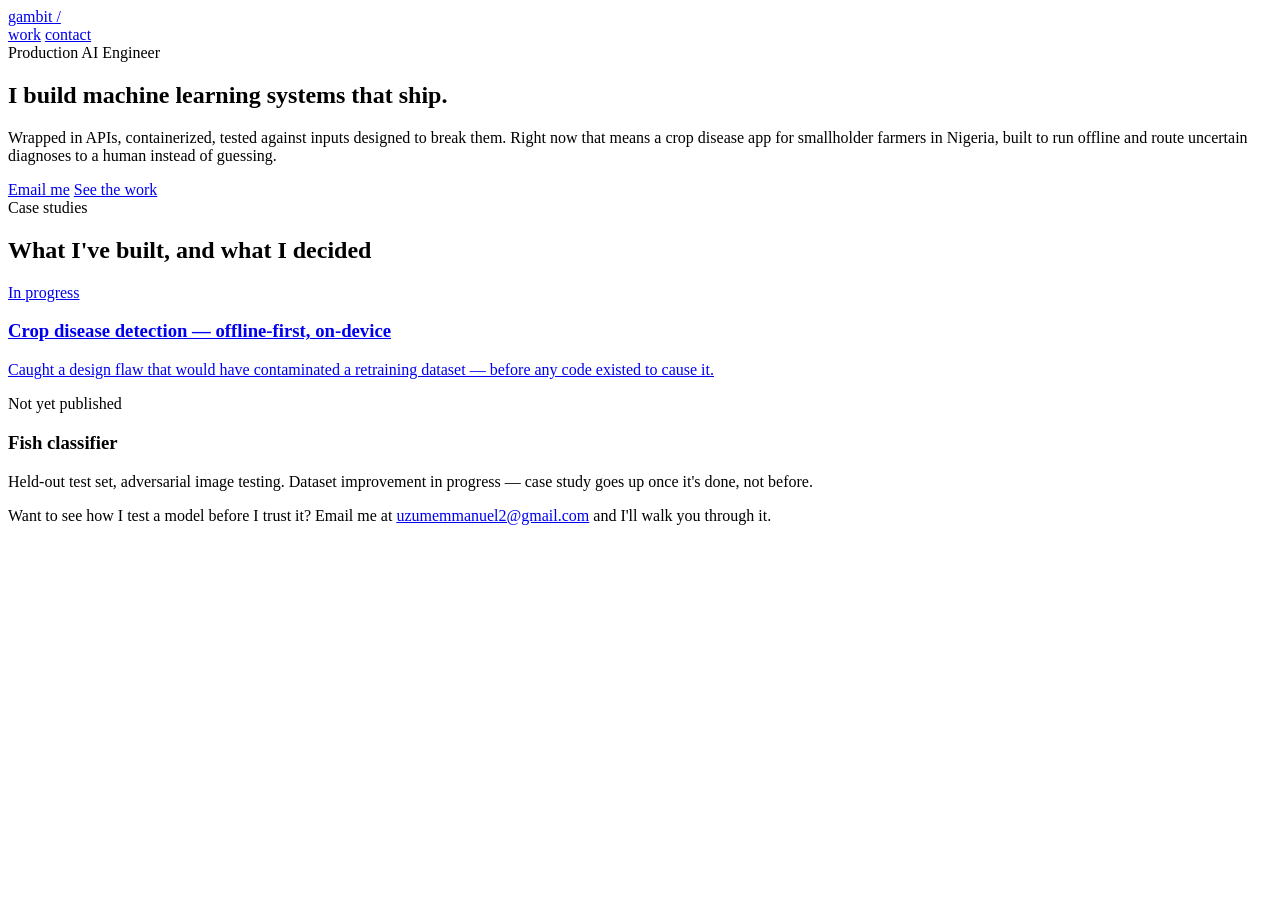
==== index.html @ 4f364f90 "Add files via upload" ====
<!DOCTYPE html>
<html lang="en">
<head>
  <meta charset="UTF-8" />
  <meta name="viewport" content="width=device-width, initial-scale=1.0" />
  <title>Gambit — Production AI Engineer</title>
  <meta name="description" content="I build machine learning systems that ship — wrapped in APIs, containerized, tested against inputs designed to break them." />
  <link rel="preconnect" href="https://fonts.googleapis.com">
  <link rel="preconnect" href="https://fonts.gstatic.com" crossorigin>
  <link href="https://fonts.googleapis.com/css2?family=IBM+Plex+Mono:wght@500;600&family=Inter:wght@400;500;600;700&display=swap" rel="stylesheet">
  <link rel="stylesheet" href="assets/styles.css" />
</head>
<body>

  <header class="site-header">
    <div class="wrap">
      <a class="brand" href="index.html">gambit /</a>
      <nav>
        <a href="#work">work</a>
        <a href="mailto:uzumemmanuel2@gmail.com">contact</a>
      </nav>
    </div>
  </header>

  <main>
    <section class="hero">
      <div class="wrap">
        <span class="eyebrow">Production AI Engineer</span>
        <h1>I build machine learning systems that ship.</h1>
        <p class="lede">
          Wrapped in APIs, containerized, tested against inputs designed to break them.
          Right now that means a crop disease app for smallholder farmers in Nigeria,
          built to run offline and route uncertain diagnoses to a human instead of guessing.
        </p>
        <div class="cta-row">
          <a class="btn btn-primary" href="mailto:uzumemmanuel2@gmail.com">Email me</a>
          <a class="btn btn-secondary" href="#work">See the work</a>
        </div>
      </div>
    </section>

    <section id="work">
      <div class="wrap">
        <div class="section-head">
          <span class="eyebrow">Case studies</span>
          <h2>What I've built, and what I decided</h2>
        </div>

        <a class="case-card" href="case-studies/crop-disease-detection.html">
          <span class="status-tag">In progress</span>
          <h3>Crop disease detection — offline-first, on-device</h3>
          <p>Caught a design flaw that would have contaminated a retraining dataset — before any code existed to cause it.</p>
        </a>

        <div class="case-card coming-soon">
          <span class="status-tag provisional">Not yet published</span>
          <h3>Fish classifier</h3>
          <p>Held-out test set, adversarial image testing. Dataset improvement in progress — case study goes up once it's done, not before.</p>
        </div>
      </div>
    </section>
  </main>

  <footer class="site-footer">
    <div class="wrap">
      <p>Want to see how I test a model before I trust it? Email me at
        <a href="mailto:uzumemmanuel2@gmail.com">uzumemmanuel2@gmail.com</a> and I'll walk you through it.</p>
    </div>
  </footer>

</body>
</html>
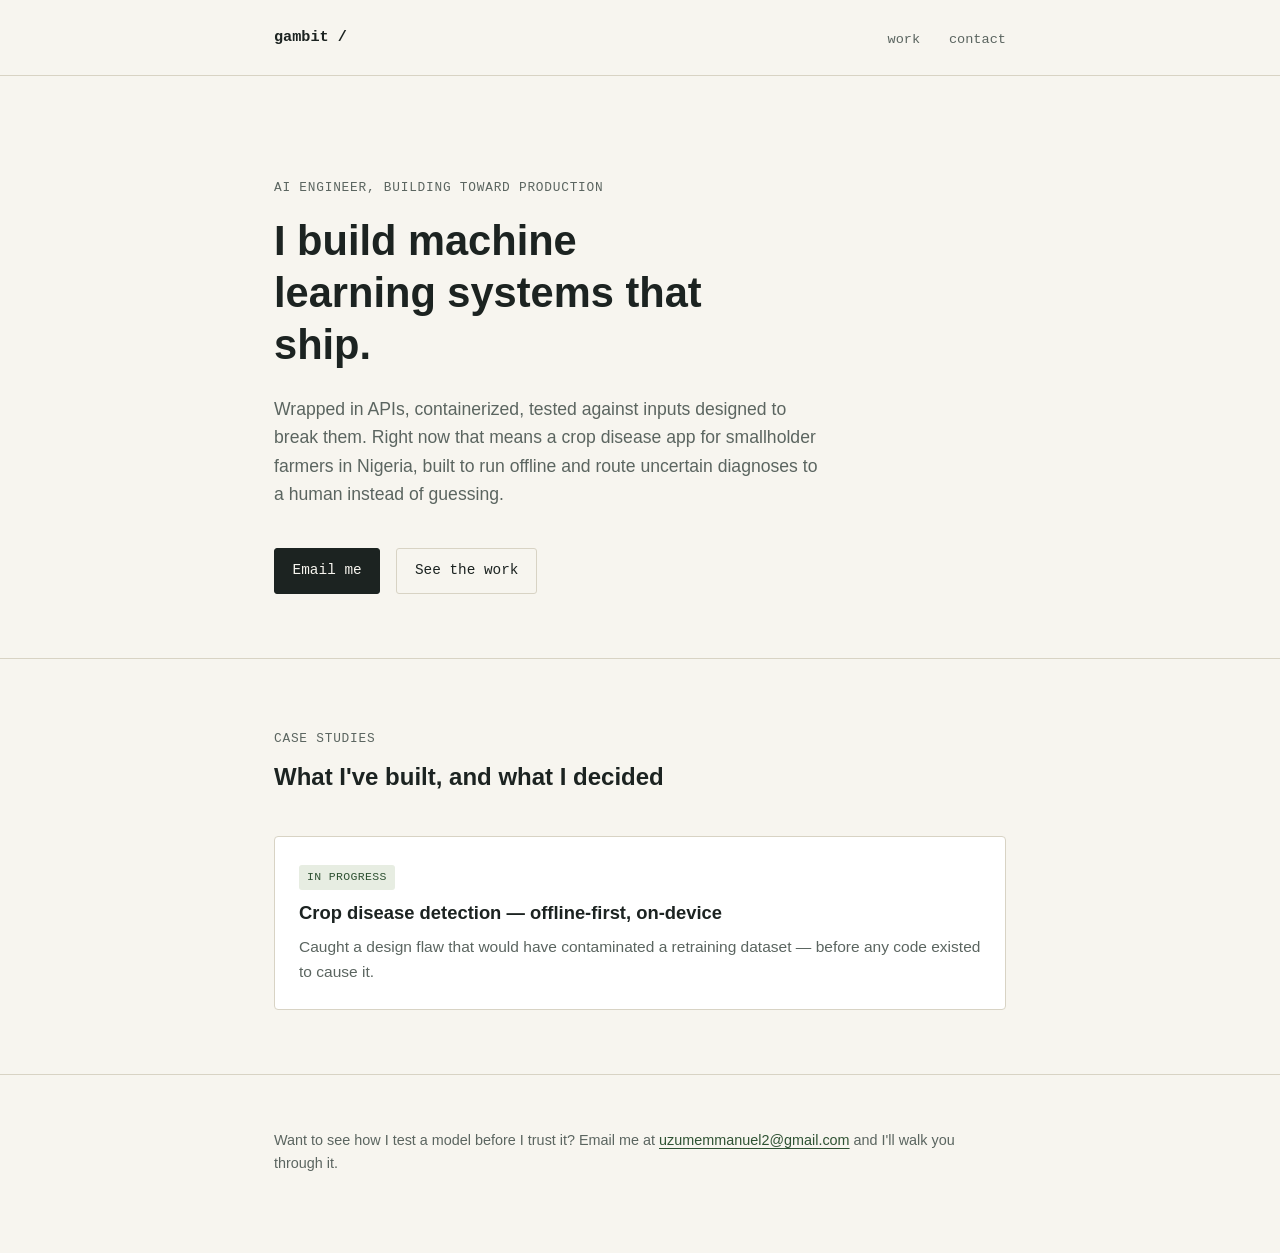
==== commit 92b7b7eb: "Update index.html" ====
--- a/index.html
+++ b/index.html
@@ -3,7 +3,7 @@
 <head>
   <meta charset="UTF-8" />
   <meta name="viewport" content="width=device-width, initial-scale=1.0" />
-  <title>Gambit — Production AI Engineer</title>
+  <title>Gambit — AI Engineer, building toward production</title>
   <meta name="description" content="I build machine learning systems that ship — wrapped in APIs, containerized, tested against inputs designed to break them." />
   <link rel="preconnect" href="https://fonts.googleapis.com">
   <link rel="preconnect" href="https://fonts.gstatic.com" crossorigin>
@@ -25,7 +25,7 @@
   <main>
     <section class="hero">
       <div class="wrap">
-        <span class="eyebrow">Production AI Engineer</span>
+        <span class="eyebrow">AI Engineer, building toward production</span>
         <h1>I build machine learning systems that ship.</h1>
         <p class="lede">
           Wrapped in APIs, containerized, tested against inputs designed to break them.
@@ -51,12 +51,6 @@
           <h3>Crop disease detection — offline-first, on-device</h3>
           <p>Caught a design flaw that would have contaminated a retraining dataset — before any code existed to cause it.</p>
         </a>
-
-        <div class="case-card coming-soon">
-          <span class="status-tag provisional">Not yet published</span>
-          <h3>Fish classifier</h3>
-          <p>Held-out test set, adversarial image testing. Dataset improvement in progress — case study goes up once it's done, not before.</p>
-        </div>
       </div>
     </section>
   </main>
--- a/assets/styles.css
+++ b/assets/styles.css
@@ -0,0 +1,371 @@
+/* ============================================
+   Tokens
+   ============================================ */
+:root {
+  --bg: #f7f5ef;
+  --surface: #ffffff;
+  --ink: #1c2321;
+  --ink-muted: #5b6560;
+  --accent: #2f5233;
+  --accent-soft: #e7ede2;
+  --flag: #b45309;
+  --flag-soft: #f5e6d3;
+  --rule: #d8d3c4;
+
+  --font-body: "Inter", -apple-system, BlinkMacSystemFont, "Segoe UI", sans-serif;
+  --font-mono: "IBM Plex Mono", "SF Mono", Consolas, monospace;
+
+  --space-1: 0.5rem;
+  --space-2: 1rem;
+  --space-3: 1.5rem;
+  --space-4: 2.5rem;
+  --space-5: 4rem;
+  --space-6: 6rem;
+
+  --max-width: 780px;
+}
+
+@media (prefers-reduced-motion: reduce) {
+  * {
+    animation-duration: 0.01ms !important;
+    animation-iteration-count: 1 !important;
+    transition-duration: 0.01ms !important;
+    scroll-behavior: auto !important;
+  }
+}
+
+* {
+  box-sizing: border-box;
+}
+
+html {
+  scroll-behavior: smooth;
+}
+
+body {
+  margin: 0;
+  background: var(--bg);
+  color: var(--ink);
+  font-family: var(--font-body);
+  font-size: 17px;
+  line-height: 1.6;
+  -webkit-font-smoothing: antialiased;
+}
+
+a {
+  color: var(--accent);
+  text-decoration-thickness: 1px;
+  text-underline-offset: 3px;
+}
+
+a:hover {
+  color: var(--ink);
+}
+
+a:focus-visible,
+button:focus-visible {
+  outline: 2px solid var(--accent);
+  outline-offset: 3px;
+}
+
+.wrap {
+  max-width: var(--max-width);
+  margin: 0 auto;
+  padding: 0 var(--space-3);
+}
+
+/* ============================================
+   Eyebrow / mono labels — the structural device
+   ============================================ */
+.eyebrow {
+  font-family: var(--font-mono);
+  font-size: 0.8rem;
+  letter-spacing: 0.06em;
+  text-transform: uppercase;
+  color: var(--ink-muted);
+}
+
+/* ============================================
+   Header / nav
+   ============================================ */
+.site-header {
+  padding: var(--space-3) 0;
+  border-bottom: 1px solid var(--rule);
+}
+
+.site-header .wrap {
+  display: flex;
+  justify-content: space-between;
+  align-items: center;
+}
+
+.site-header .brand {
+  font-family: var(--font-mono);
+  font-weight: 600;
+  font-size: 0.95rem;
+  color: var(--ink);
+  text-decoration: none;
+}
+
+.site-header nav a {
+  font-family: var(--font-mono);
+  font-size: 0.85rem;
+  color: var(--ink-muted);
+  text-decoration: none;
+  margin-left: var(--space-3);
+}
+
+.site-header nav a:hover {
+  color: var(--accent);
+}
+
+/* ============================================
+   Hero
+   ============================================ */
+.hero {
+  padding: var(--space-6) 0 var(--space-5);
+}
+
+.hero h1 {
+  font-size: clamp(1.9rem, 4vw, 2.6rem);
+  line-height: 1.25;
+  font-weight: 700;
+  margin: var(--space-2) 0 var(--space-3);
+  max-width: 20ch;
+}
+
+.hero .lede {
+  font-size: 1.1rem;
+  color: var(--ink-muted);
+  max-width: 56ch;
+  margin: 0 0 var(--space-4);
+}
+
+.cta-row {
+  display: flex;
+  gap: var(--space-2);
+  flex-wrap: wrap;
+}
+
+.btn {
+  display: inline-block;
+  font-family: var(--font-mono);
+  font-size: 0.9rem;
+  padding: 0.65rem 1.1rem;
+  border-radius: 3px;
+  text-decoration: none;
+  border: 1px solid var(--ink);
+}
+
+.btn-primary {
+  background: var(--ink);
+  color: var(--bg);
+}
+
+.btn-primary:hover {
+  background: var(--accent);
+  border-color: var(--accent);
+  color: #fff;
+}
+
+.btn-secondary {
+  background: transparent;
+  color: var(--ink);
+  border-color: var(--rule);
+}
+
+.btn-secondary:hover {
+  border-color: var(--ink);
+  color: var(--ink);
+}
+
+/* ============================================
+   Section shell
+   ============================================ */
+section {
+  padding: var(--space-5) 0;
+}
+
+section + section {
+  border-top: 1px solid var(--rule);
+}
+
+.section-head {
+  margin-bottom: var(--space-4);
+}
+
+.section-head h2 {
+  font-size: 1.5rem;
+  margin: var(--space-1) 0 0;
+}
+
+/* ============================================
+   Case list (index page)
+   ============================================ */
+.case-card {
+  display: block;
+  background: var(--surface);
+  border: 1px solid var(--rule);
+  border-radius: 4px;
+  padding: var(--space-3);
+  text-decoration: none;
+  color: var(--ink);
+  transition: border-color 0.15s ease, transform 0.15s ease;
+}
+
+.case-card:hover {
+  border-color: var(--accent);
+  transform: translateY(-1px);
+}
+
+.case-card + .case-card {
+  margin-top: var(--space-2);
+}
+
+.case-card h3 {
+  margin: var(--space-1) 0 var(--space-1);
+  font-size: 1.15rem;
+  color: var(--ink);
+}
+
+.case-card p {
+  margin: 0;
+  color: var(--ink-muted);
+  font-size: 0.97rem;
+}
+
+.status-tag {
+  display: inline-block;
+  font-family: var(--font-mono);
+  font-size: 0.72rem;
+  letter-spacing: 0.03em;
+  text-transform: uppercase;
+  padding: 0.2rem 0.5rem;
+  border-radius: 3px;
+  background: var(--accent-soft);
+  color: var(--accent);
+}
+
+.status-tag.provisional {
+  background: var(--flag-soft);
+  color: var(--flag);
+}
+
+.coming-soon {
+  border-style: dashed;
+  color: var(--ink-muted);
+}
+
+.coming-soon:hover {
+  transform: none;
+  border-color: var(--rule);
+}
+
+/* ============================================
+   Decision-log block — the signature element
+   ============================================ */
+.decision-log {
+  border-left: 3px solid var(--accent);
+  background: var(--surface);
+  padding: var(--space-3) var(--space-3);
+  margin: var(--space-3) 0 var(--space-4);
+  border-radius: 0 4px 4px 0;
+}
+
+.log-field {
+  margin-bottom: var(--space-3);
+}
+
+.log-field:last-child {
+  margin-bottom: 0;
+}
+
+.log-field .field-label {
+  font-family: var(--font-mono);
+  font-size: 0.78rem;
+  letter-spacing: 0.05em;
+  text-transform: uppercase;
+  color: var(--accent);
+  display: block;
+  margin-bottom: 0.3rem;
+}
+
+.log-field p {
+  margin: 0 0 0.6rem;
+}
+
+.log-field p:last-child {
+  margin-bottom: 0;
+}
+
+/* ============================================
+   Before / after
+   ============================================ */
+.compare {
+  display: grid;
+  grid-template-columns: 1fr;
+  gap: var(--space-2);
+}
+
+@media (min-width: 640px) {
+  .compare {
+    grid-template-columns: 1fr 1fr;
+  }
+}
+
+.compare-block {
+  padding: var(--space-3);
+  border-radius: 4px;
+  border: 1px solid var(--rule);
+}
+
+.compare-block.before {
+  background: #f1efe7;
+}
+
+.compare-block.after {
+  background: var(--accent-soft);
+  border-color: var(--accent);
+}
+
+.compare-block .field-label {
+  font-family: var(--font-mono);
+  font-size: 0.75rem;
+  letter-spacing: 0.05em;
+  text-transform: uppercase;
+  display: block;
+  margin-bottom: 0.5rem;
+}
+
+.compare-block.before .field-label {
+  color: var(--ink-muted);
+}
+
+.compare-block.after .field-label {
+  color: var(--accent);
+}
+
+.compare-block p {
+  margin: 0;
+  font-style: italic;
+}
+
+/* ============================================
+   Footer
+   ============================================ */
+.site-footer {
+  padding: var(--space-4) 0 var(--space-5);
+  border-top: 1px solid var(--rule);
+}
+
+.site-footer p {
+  color: var(--ink-muted);
+  font-size: 0.9rem;
+}
+
+.back-link {
+  font-family: var(--font-mono);
+  font-size: 0.85rem;
+  display: inline-block;
+  margin-bottom: var(--space-3);
+}
